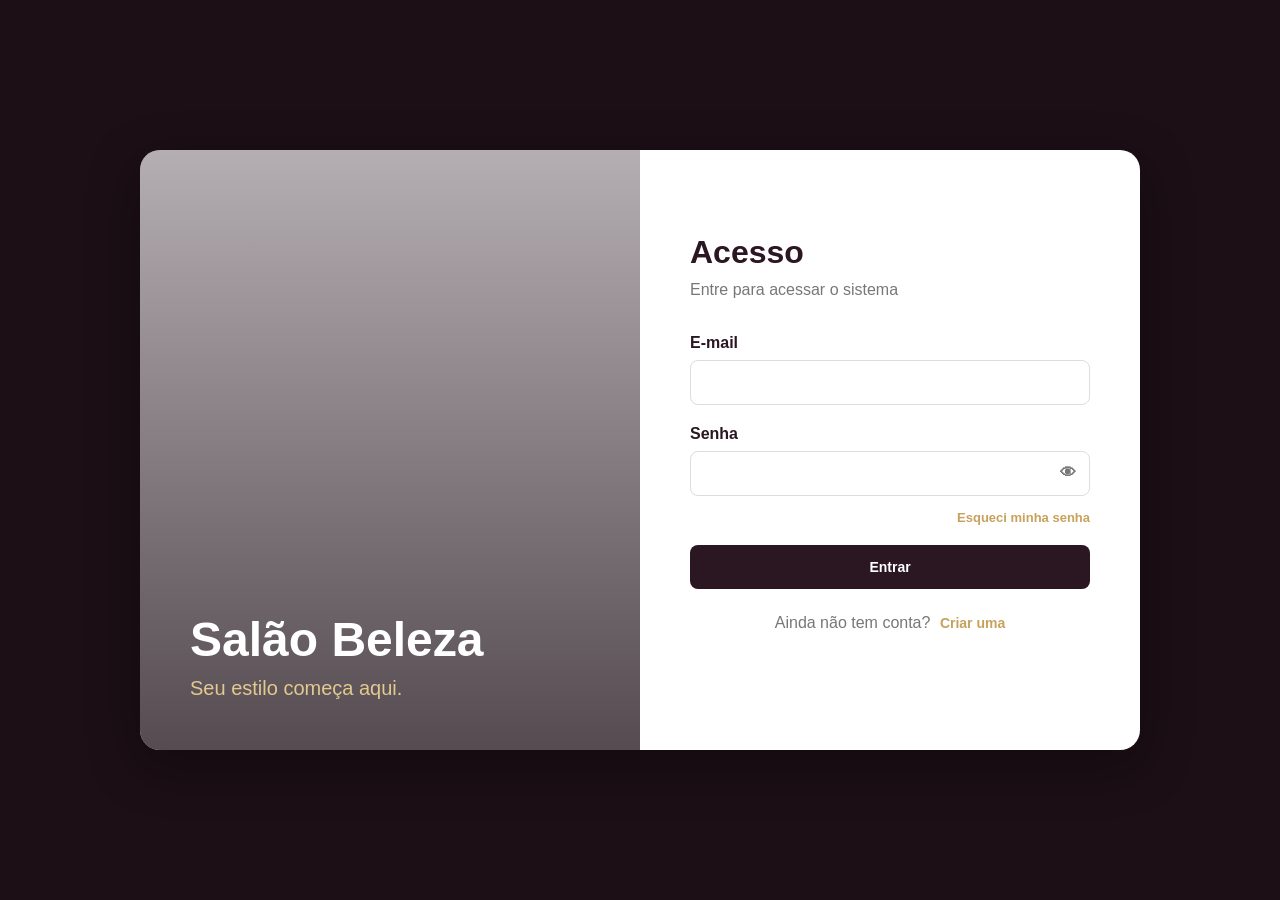
==== wwwroot/index.html @ c01ef0d9 "Primeira versão do SalaoBeleza" ====
<!DOCTYPE html>
<html lang="pt-br">
<head>
    <meta charset="UTF-8">
    <meta name="viewport" content="width=device-width, initial-scale=1.0">
    <title>Salão Beleza - Acesso</title>
    <link rel="stylesheet" href="estilo.css">
    <link rel="stylesheet" href="comum.css">
</head>
<body>

<div id="areaLogin">
    <div class="login-container">

        <div class="login-imagem">
            <div class="login-overlay">
                <h1>Salão Beleza</h1>
                <p>Seu estilo começa aqui.</p>
            </div>
        </div>

        <form class="login-formulario" id="formulario" novalidate>

            <h2 id="tituloLogin">Acesso</h2>
            <p class="subtitulo" id="subtituloLogin">Entre para acessar o sistema</p>

            <div id="avisoLogin"></div>

            <div class="campo escondido" id="campoNome">
                <label for="registroNome">Nome</label>
                <input type="text" id="registroNome" autocomplete="name" maxlength="150">
            </div>

            <div class="campo">
                <label for="loginEmail">E-mail</label>
                <input type="email" id="loginEmail" autocomplete="email" maxlength="150">
            </div>

            <div class="campo" id="campoSenha">
                <label for="loginSenha">Senha</label>
                <div class="com-botao">
                    <input type="password" id="loginSenha" autocomplete="current-password" maxlength="100">
                    <button type="button" id="verSenha" aria-label="Mostrar ou ocultar a senha">👁</button>
                </div>
                <small id="dicaSenha" class="escondido">Mínimo de 6 caracteres.</small>
            </div>

            <div class="link-esqueci" id="linkEsqueci">
                <button type="button" id="botaoEsqueci">Esqueci minha senha</button>
            </div>

            <button type="submit" id="botaoPrincipal">Entrar</button>

            <p class="trocar-cadastro">
                <span id="textoCadastro">Ainda não tem conta?</span>
                <button type="button" id="botaoCadastro">Criar uma</button>
            </p>

            <p id="erroLogin" role="alert"></p>

        </form>
    </div>
</div>

<script src="comum.js"></script>
<script>
    // modo: "login" | "cadastro" | "esqueci"
    var modo = "login";

    function el(id) { return document.getElementById(id); }

    function aviso(texto, tipo, html) {
        var caixa = el("avisoLogin");
        if (!texto) { caixa.innerHTML = ""; return; }
        caixa.innerHTML = '<div class="aviso-caixa ' + (tipo || "info") + '">' + (html || esc(texto)) + "</div>";
    }

    function definirModo(novo) {
        modo = novo;
        el("erroLogin").textContent = "";
        aviso("");

        el("campoNome").classList.toggle("escondido", modo !== "cadastro");
        el("campoSenha").classList.toggle("escondido", modo === "esqueci");
        el("dicaSenha").classList.toggle("escondido", modo !== "cadastro");
        el("linkEsqueci").classList.toggle("escondido", modo !== "login");
        el("loginSenha").setAttribute("autocomplete", modo === "cadastro" ? "new-password" : "current-password");

        if (modo === "login") {
            el("tituloLogin").textContent = "Acesso";
            el("subtituloLogin").textContent = "Entre para acessar o sistema";
            el("botaoPrincipal").textContent = "Entrar";
            el("textoCadastro").textContent = "Ainda não tem conta?";
            el("botaoCadastro").textContent = "Criar uma";
        } else if (modo === "cadastro") {
            el("tituloLogin").textContent = "Criar conta";
            el("subtituloLogin").textContent = "Cadastre-se para agendar seus horários";
            el("botaoPrincipal").textContent = "Cadastrar";
            el("textoCadastro").textContent = "Já possui uma conta?";
            el("botaoCadastro").textContent = "Entrar";
        } else {
            el("tituloLogin").textContent = "Esqueci minha senha";
            el("subtituloLogin").textContent = "Informe seu e-mail e enviaremos um link para criar uma nova senha";
            el("botaoPrincipal").textContent = "Enviar link";
            el("textoCadastro").textContent = "Lembrou a senha?";
            el("botaoCadastro").textContent = "Voltar ao login";
        }
    }

    el("botaoCadastro").onclick = function () {
        definirModo(modo === "login" ? "cadastro" : "login");
    };
    el("botaoEsqueci").onclick = function () { definirModo("esqueci"); };

    el("verSenha").onclick = function () {
        var campo = el("loginSenha");
        campo.type = campo.type === "password" ? "text" : "password";
    };

    el("formulario").onsubmit = async function (ev) {
        ev.preventDefault();

        var erro = el("erroLogin");
        var botao = el("botaoPrincipal");
        erro.textContent = "";
        aviso("");

        var email = el("loginEmail").value.trim();
        var senha = el("loginSenha").value;

        if (!email) { erro.textContent = "Informe o e-mail."; return; }

        botao.disabled = true;

        try {
            if (modo === "esqueci") {
                var r = await api("/api/usuarios/esqueci-senha", { method: "POST", semAuth: true, body: { email: email } });
                var extra = "";
                if (r.linkDev) {
                    extra = '<br><br><b>Modo de desenvolvimento</b> (e-mail não configurado):<br><a href="' + esc(r.linkDev) + '">' + esc(r.linkDev) + "</a>";
                }
                aviso(r.mensagem, "ok", esc(r.mensagem) + extra);
                return;
            }

            if (!senha) { erro.textContent = "Informe a senha."; return; }

            var corpo = { email: email, senha: senha };
            var url = "/api/usuarios/login";

            if (modo === "cadastro") {
                corpo.nome = el("registroNome").value.trim();
                if (!corpo.nome) { erro.textContent = "Informe seu nome."; return; }
                if (senha.length < 6) { erro.textContent = "A senha precisa ter pelo menos 6 caracteres."; return; }
                url = "/api/usuarios/registrar";
            }

            var auth = await api(url, { method: "POST", semAuth: true, body: corpo });
            Sessao.salvar(auth);
            window.location.href = paginaInicialDo(auth.usuario.tipo);
        } catch (e) {
            erro.textContent = e.message;
        } finally {
            botao.disabled = false;
        }
    };

    window.onload = function () {
        var sessao = Sessao.obter();
        if (sessao) {
            window.location.href = paginaInicialDo(sessao.usuario.tipo);
            return;
        }
        localStorage.removeItem("usuario"); // sessao antiga (sem token)

        if (new URLSearchParams(location.search).get("expirou")) {
            aviso("Sua sessão expirou. Entre novamente.", "aviso");
        }
        definirModo("login");
    };
</script>

</body>
</html>
---- wwwroot/estilo.css ----
* {
    margin: 0;
    padding: 0;
    box-sizing: border-box;
}

:root {
    --vinho: #2b1721;
    --vinho-escuro: #1c0f16;
    --vinho-claro: #3a2029;
    --dourado: #c8a15c;
    --dourado-claro: #e2c98f;
    --creme: #f6efe4;
    --branco: #ffffff;
    --cinza: #777;
    --verde: #4caf50;
    --vermelho: #b1495a;
}

body {
    font-family: Arial, sans-serif;
    background: var(--creme);
    color: var(--vinho);
}

/* LOGIN */

#areaLogin {
    min-height: 100vh;
    display: flex;
    justify-content: center;
    align-items: center;
    background: var(--vinho-escuro);
    padding: 30px;
}

.login-container {
    width: 100%;
    max-width: 1000px;
    min-height: 600px;
    display: grid;
    grid-template-columns: 1fr 1fr;
    background: var(--branco);
    border-radius: 20px;
    overflow: hidden;
    box-shadow: 0 15px 50px rgba(0, 0, 0, 0.35);
}

.login-imagem {
    min-height: 600px;
    background:
        linear-gradient(rgba(43, 23, 33, 0.35), rgba(28, 15, 22, 0.75)),
        url("imagens/fundo.jpg") center/cover;
    display: flex;
    align-items: flex-end;
}

.login-overlay {
    padding: 50px;
    color: white;
}

.login-overlay h1 {
    font-size: 48px;
    margin-bottom: 10px;
}

.login-overlay p {
    font-size: 20px;
    color: var(--dourado-claro);
}

.login-formulario {
    padding: 60px 50px;
    display: flex;
    flex-direction: column;
    justify-content: center;
}

.login-formulario h2 {
    color: var(--vinho);
    font-size: 32px;
    margin-bottom: 10px;
}

.subtitulo {
    color: var(--cinza);
    margin-bottom: 35px;
}

.campo {
    display: flex;
    flex-direction: column;
    gap: 8px;
    margin-bottom: 20px;
}

.campo label {
    font-weight: bold;
    color: var(--vinho);
}

.campo input,
.campo select {
    width: 100%;
    padding: 13px 15px;
    border: 1px solid #ddd;
    border-radius: 8px;
    font-size: 15px;
    outline: none;
    background: white;
}

.campo input:focus,
.campo select:focus {
    border-color: var(--dourado);
    box-shadow: 0 0 0 2px rgba(200, 161, 92, 0.15);
}

button {
    border: none;
    border-radius: 8px;
    padding: 12px 20px;
    cursor: pointer;
    font-size: 14px;
    font-weight: bold;
    transition: 0.2s;
}

.login-formulario > button {
    width: 100%;
    background: var(--vinho);
    color: white;
    padding: 14px;
    margin-top: 5px;
}

.login-formulario > button:hover {
    background: var(--vinho-claro);
}

.trocar-cadastro {
    text-align: center;
    margin-top: 25px;
    color: var(--cinza);
}

.trocar-cadastro button {
    background: none;
    color: var(--dourado);
    padding: 0;
    margin-left: 5px;
}

.trocar-cadastro button:hover {
    text-decoration: underline;
}

#erroLogin {
    color: var(--vermelho);
    text-align: center;
    margin-top: 15px;
    min-height: 20px;
}


/* SISTEMA */

#areaSistema {
    min-height: 100vh;
    background: var(--creme);
}

.topo {
    height: 75px;
    background: var(--vinho-escuro);
    color: white;
    display: flex;
    align-items: center;
    justify-content: space-between;
    padding: 0 35px;
}

.logo h1 {
    color: var(--dourado-claro);
    font-size: 27px;
}

.usuario-topo {
    display: flex;
    align-items: center;
    gap: 15px;
}

.usuario-topo b {
    color: var(--dourado-claro);
}

.usuario-topo button {
    background: var(--vermelho);
    color: white;
}

.usuario-topo button:hover {
    opacity: 0.85;
}


/* MENU */

.menu {
    min-height: 60px;
    background: var(--vinho);
    display: flex;
    align-items: center;
    gap: 8px;
    padding: 10px 30px;
    flex-wrap: wrap;
}

.menu button {
    background: transparent;
    color: var(--creme);
    border: 1px solid transparent;
}

.menu button:hover {
    background: var(--vinho-claro);
    color: var(--dourado-claro);
    border-color: var(--dourado);
}


/* CONTEÚDO */

.conteudo {
    max-width: 1400px;
    margin: auto;
    padding: 35px;
}

.pagina {
    animation: aparecer 0.2s ease;
}

@keyframes aparecer {
    from {
        opacity: 0;
        transform: translateY(5px);
    }

    to {
        opacity: 1;
        transform: translateY(0);
    }
}

.titulo-pagina {
    margin-bottom: 30px;
}

.titulo-pagina h2 {
    font-size: 30px;
    color: var(--vinho);
    margin-bottom: 7px;
}

.titulo-pagina p {
    color: var(--cinza);
}


/* CARDS INÍCIO */

.cards-inicio {
    display: grid;
    grid-template-columns: repeat(4, 1fr);
    gap: 20px;
}

.card-inicio {
    background: white;
    border-radius: 15px;
    padding: 25px;
    box-shadow: 0 5px 20px rgba(43, 23, 33, 0.08);
    border-left: 5px solid var(--dourado);
}

.card-inicio .icone {
    font-size: 30px;
    margin-bottom: 15px;
}

.card-inicio h3 {
    color: var(--vinho);
    margin-bottom: 10px;
}

.card-inicio p {
    color: var(--dourado);
    font-size: 28px;
    font-weight: bold;
}


/* FORMULÁRIOS */

.formulario {
    background: white;
    border-radius: 15px;
    padding: 25px;
    margin-bottom: 30px;
    display: grid;
    grid-template-columns: repeat(3, 1fr);
    gap: 20px;
    box-shadow: 0 5px 20px rgba(43, 23, 33, 0.08);
}

.formulario .campo {
    margin-bottom: 0;
}

.formulario > button {
    background: var(--vinho);
    color: white;
    align-self: end;
}

.formulario > button:hover {
    background: var(--vinho-claro);
}


/* TABELAS */

.tabela-container {
    background: white;
    border-radius: 15px;
    overflow-x: auto;
    box-shadow: 0 5px 20px rgba(43, 23, 33, 0.08);
}

table {
    width: 100%;
    border-collapse: collapse;
    min-width: 700px;
}

thead {
    background: var(--vinho);
    color: white;
}

th,
td {
    padding: 15px;
    text-align: left;
    border-bottom: 1px solid #eee;
}

th {
    font-size: 14px;
}

td {
    color: #444;
}

tbody tr:hover {
    background: #faf6f0;
}




/* FINANCEIRO */

.cards-financeiro {
    display: grid;
    grid-template-columns: repeat(3, 1fr);
    gap: 20px;
}

.card-financeiro {
    background: white;
    border-radius: 15px;
    padding: 30px;
    box-shadow: 0 5px 20px rgba(43, 23, 33, 0.08);
}

.card-financeiro span {
    display: block;
    color: var(--cinza);
    margin-bottom: 15px;
}

.card-financeiro strong {
    color: var(--dourado);
    font-size: 28px;
}


/* CONTA */

.conta-card {
    max-width: 500px;
    background: white;
    padding: 40px;
    border-radius: 15px;
    box-shadow: 0 5px 20px rgba(43, 23, 33, 0.08);
    text-align: center;
}

.avatar {
    width: 90px;
    height: 90px;
    margin: 0 auto 20px;
    border-radius: 50%;
    background: var(--vinho);
    display: flex;
    align-items: center;
    justify-content: center;
    font-size: 40px;
}

.conta-card h3 {
    color: var(--vinho);
    font-size: 24px;
    margin-bottom: 8px;
}

.conta-card p {
    color: var(--cinza);
    margin-bottom: 8px;
}

.conta-card span {
    display: inline-block;
    background: var(--dourado-claro);
    color: var(--vinho);
    padding: 7px 15px;
    border-radius: 20px;
    font-weight: bold;
    margin-top: 10px;
}


/* CLASSE PARA ESCONDER */

.escondido {
    display: none !important;
}


/* RESPONSIVO */

@media (max-width: 1000px) {

    .login-container {
        grid-template-columns: 1fr;
        max-width: 600px;
    }

    .login-imagem {
        min-height: 250px;
    }

    .login-overlay {
        padding: 30px;
    }

    .login-overlay h1 {
        font-size: 36px;
    }

    .cards-inicio {
        grid-template-columns: repeat(2, 1fr);
    }

    .formulario {
        grid-template-columns: repeat(2, 1fr);
    }

    .cards-financeiro {
        grid-template-columns: 1fr;
    }
}


@media (max-width: 650px) {

    #areaLogin {
        padding: 15px;
    }

    .login-formulario {
        padding: 35px 25px;
    }

    .login-imagem {
        min-height: 200px;
    }

    .topo {
        height: auto;
        padding: 20px;
        flex-direction: column;
        gap: 15px;
    }

    .usuario-topo {
        flex-wrap: wrap;
        justify-content: center;
    }

    .menu {
        padding: 10px 15px;
        justify-content: center;
    }

    .conteudo {
        padding: 20px 15px;
    }

    .cards-inicio {
        grid-template-columns: 1fr;
    }

    .formulario {
        grid-template-columns: 1fr;
    }

    .titulo-pagina h2 {
        font-size: 25px;
    }
}
---- wwwroot/comum.css ----
/* ===== Estilos compartilhados (carregar DEPOIS de estilo.css) ===== */

:root {
    --ok: #2e7d4f;
    --ok-claro: #e3f3ea;
    --erro: #b1495a;
    --erro-claro: #f8e5e8;
    --aviso: #b7791f;
    --aviso-claro: #fbf0d9;
    --info: #3b6ea8;
    --info-claro: #e4eef9;
    --borda: #e8dfd0;
    --sombra: 0 5px 20px rgba(43, 23, 33, 0.08);
}

body { min-height: 100vh; }
a { color: inherit; }
.texto-suave { color: var(--cinza); }
.texto-pequeno { font-size: 13px; }
.negrito { font-weight: bold; }
.direita { text-align: right; }
.centro { text-align: center; }
.mt { margin-top: 20px; }
.mb { margin-bottom: 20px; }
.flex { display: flex; gap: 12px; align-items: center; flex-wrap: wrap; }
.flex-entre { justify-content: space-between; }
.flex-1 { flex: 1; }

/* ---------- Botoes ---------- */
.btn {
    display: inline-flex;
    align-items: center;
    justify-content: center;
    gap: 6px;
    border-radius: 8px;
    padding: 11px 18px;
    font-weight: bold;
    font-size: 14px;
    cursor: pointer;
    border: 1px solid transparent;
    transition: 0.2s;
    text-decoration: none;
    line-height: 1.2;
}
.btn:disabled { opacity: 0.55; cursor: not-allowed; }
.btn-primario { background: var(--vinho); color: #fff; }
.btn-primario:hover:not(:disabled) { background: var(--vinho-claro); }
.btn-dourado { background: var(--dourado); color: var(--vinho-escuro); }
.btn-dourado:hover:not(:disabled) { background: var(--dourado-claro); }
.btn-secundario { background: #fff; color: var(--vinho); border-color: var(--borda); }
.btn-secundario:hover:not(:disabled) { border-color: var(--dourado); background: #fffaf1; }
.btn-perigo { background: var(--vermelho); color: #fff; }
.btn-perigo:hover:not(:disabled) { opacity: 0.85; }
.btn-ok { background: var(--ok); color: #fff; }
.btn-ok:hover:not(:disabled) { opacity: 0.88; }
.btn-link { background: none; color: var(--dourado); padding: 4px 6px; }
.btn-link:hover { text-decoration: underline; }
.btn-pequeno { padding: 7px 12px; font-size: 13px; }
.btn-bloco { width: 100%; }

/* ---------- Cartoes e grades ---------- */
.card {
    background: #fff;
    border-radius: 15px;
    padding: 24px;
    box-shadow: var(--sombra);
    margin-bottom: 24px;
}
.card h3 { color: var(--vinho); margin-bottom: 6px; }
.card .card-sub { color: var(--cinza); margin-bottom: 16px; font-size: 14px; }
.grade { display: grid; gap: 20px; grid-template-columns: repeat(auto-fill, minmax(260px, 1fr)); }
.grade-2 { display: grid; gap: 20px; grid-template-columns: repeat(2, 1fr); }
.grade-3 { display: grid; gap: 20px; grid-template-columns: repeat(3, 1fr); }
.grade-4 { display: grid; gap: 20px; grid-template-columns: repeat(4, 1fr); }
.vazio {
    text-align: center;
    color: var(--cinza);
    padding: 40px 20px;
    background: #fff;
    border-radius: 15px;
    border: 1px dashed var(--borda);
}
.carregando { text-align: center; color: var(--cinza); padding: 30px; }

.kpi {
    background: #fff;
    border-radius: 15px;
    padding: 20px 22px;
    box-shadow: var(--sombra);
    border-left: 5px solid var(--dourado);
}
.kpi span { display: block; color: var(--cinza); font-size: 13px; margin-bottom: 8px; }
.kpi strong { font-size: 26px; color: var(--vinho); }
.kpi small { display: block; margin-top: 6px; color: var(--cinza); }
.kpi .sobe { color: var(--ok); }
.kpi .desce { color: var(--erro); }

/* ---------- Formularios ---------- */
.campo textarea {
    width: 100%;
    padding: 13px 15px;
    border: 1px solid #ddd;
    border-radius: 8px;
    font-size: 15px;
    outline: none;
    background: #fff;
    font-family: inherit;
    resize: vertical;
    min-height: 90px;
}
.campo textarea:focus { border-color: var(--dourado); box-shadow: 0 0 0 2px rgba(200, 161, 92, 0.15); }
.campo small { color: var(--cinza); }
.campo .com-botao { position: relative; }
.campo .com-botao input { padding-right: 48px; }
.campo .com-botao button {
    position: absolute; right: 6px; top: 50%; transform: translateY(-50%);
    background: none; color: var(--cinza); padding: 6px 8px; font-size: 16px;
}
.form-grade { display: grid; gap: 16px; grid-template-columns: repeat(2, 1fr); }
.form-grade .campo { margin-bottom: 0; }
.form-grade .largo { grid-column: 1 / -1; }
.check { display: flex; align-items: center; gap: 8px; cursor: pointer; font-weight: normal; }
.check input { width: auto; accent-color: var(--vinho); }
input[type="time"], input[type="date"], input[type="datetime-local"], input[type="number"] { font-family: inherit; }

/* ---------- Badges ---------- */
.badge {
    display: inline-block;
    padding: 4px 10px;
    border-radius: 20px;
    font-size: 12px;
    font-weight: bold;
    background: #eee;
    color: #555;
    white-space: nowrap;
}
.badge-agendado { background: var(--aviso-claro); color: var(--aviso); }
.badge-concluido { background: var(--ok-claro); color: var(--ok); }
.badge-faltou { background: var(--erro-claro); color: var(--erro); }
.badge-cancelado { background: #ececec; color: #777; }
.badge-ativo { background: var(--ok-claro); color: var(--ok); }
.badge-inativo { background: #ececec; color: #777; }
.badge-info { background: var(--info-claro); color: var(--info); }

/* ---------- Chips e horarios (itens selecionaveis) ---------- */
.chips { display: flex; flex-wrap: wrap; gap: 10px; }
.chip {
    border: 2px solid var(--borda);
    background: #fff;
    border-radius: 12px;
    padding: 10px 14px;
    cursor: pointer;
    text-align: left;
    color: var(--vinho);
    font-weight: normal;
    transition: 0.15s;
}
.chip:hover { border-color: var(--dourado); }
.chip.selecionado { border-color: var(--vinho); background: #fbf5ec; box-shadow: 0 0 0 2px rgba(43, 23, 33, 0.08); }
.chip strong { display: block; }
.chip small { color: var(--cinza); }
.slots { display: flex; flex-wrap: wrap; gap: 8px; }
.slot {
    border: 1px solid var(--borda);
    background: #fff;
    border-radius: 8px;
    padding: 9px 14px;
    cursor: pointer;
    font-weight: bold;
    color: var(--vinho);
}
.slot:hover { border-color: var(--dourado); }
.slot.selecionado { background: var(--vinho); color: #fff; border-color: var(--vinho); }

/* ---------- Abas ---------- */
.abas { display: flex; gap: 6px; border-bottom: 2px solid var(--borda); margin-bottom: 20px; flex-wrap: wrap; }
.aba {
    background: none; color: var(--cinza); border-radius: 8px 8px 0 0;
    padding: 10px 16px; border-bottom: 3px solid transparent; margin-bottom: -2px;
}
.aba:hover { color: var(--vinho); }
.aba.ativa { color: var(--vinho); border-bottom-color: var(--dourado); }

/* ---------- Avatar ---------- */
.av {
    --s: 40px;
    width: var(--s); height: var(--s);
    border-radius: 50%;
    background: var(--vinho);
    color: var(--dourado-claro);
    display: inline-flex; align-items: center; justify-content: center;
    font-weight: bold; font-size: calc(var(--s) * 0.4);
    overflow: hidden; flex-shrink: 0;
    border: 2px solid var(--dourado);
}
.av img { width: 100%; height: 100%; object-fit: cover; display: block; }

/* ---------- Estrelas ---------- */
.estrelas { color: #d8cdb8; letter-spacing: 1px; white-space: nowrap; }
.estrelas .cheia { color: var(--dourado); }
.seletor-estrelas { display: inline-flex; gap: 4px; }
.seletor-estrelas button {
    background: none; font-size: 32px; padding: 0 2px; color: #d8cdb8; line-height: 1;
}
.seletor-estrelas button.cheia { color: var(--dourado); }

/* ---------- Toasts ---------- */
#toasts { position: fixed; top: 20px; right: 20px; z-index: 3000; display: flex; flex-direction: column; gap: 10px; max-width: calc(100vw - 40px); }
.toast {
    background: #fff; color: var(--vinho); padding: 14px 18px; border-radius: 10px;
    box-shadow: 0 8px 30px rgba(0, 0, 0, 0.2); border-left: 5px solid var(--info);
    min-width: 240px; max-width: 380px; animation: aparecer 0.2s ease;
}
.toast.ok { border-left-color: var(--ok); }
.toast.erro { border-left-color: var(--erro); }
.toast.aviso { border-left-color: var(--aviso); }

/* ---------- Modal ---------- */
.modal-fundo {
    position: fixed; inset: 0; background: rgba(28, 15, 22, 0.6); z-index: 2000;
    display: flex; align-items: center; justify-content: center; padding: 16px;
}
.modal {
    background: #fff; border-radius: 16px; width: 100%; max-width: 520px; max-height: 92vh; overflow-y: auto;
    box-shadow: 0 20px 60px rgba(0, 0, 0, 0.35); animation: aparecer 0.2s ease;
}
.modal.largo { max-width: 760px; }
.modal-topo { display: flex; justify-content: space-between; align-items: center; padding: 20px 24px 0; }
.modal-topo h3 { color: var(--vinho); font-size: 20px; }
.modal-fechar { background: none; font-size: 22px; color: var(--cinza); padding: 4px 8px; }
.modal-corpo { padding: 18px 24px; }
.modal-rodape { padding: 0 24px 22px; display: flex; gap: 10px; justify-content: flex-end; flex-wrap: wrap; }

/* ---------- Topo: sino e usuario ---------- */
.topo .logo a { text-decoration: none; }
.usuario-topo { position: relative; }
.usuario-topo .btn-sair { background: var(--vermelho); color: #fff; }
.usuario-topo .btn-sair:hover { opacity: 0.85; }
.btn-sino { position: relative; background: transparent; color: var(--dourado-claro); font-size: 20px; padding: 8px 10px; }
.btn-sino:hover { background: rgba(255, 255, 255, 0.08); }
.btn-sino .contador {
    position: absolute; top: 0; right: 0; background: var(--vermelho); color: #fff;
    border-radius: 10px; font-size: 11px; padding: 1px 6px; min-width: 18px; text-align: center;
}
.painel-notificacoes {
    position: absolute; right: 0; top: 52px; width: 360px; max-width: calc(100vw - 30px);
    background: #fff; color: var(--vinho); border-radius: 14px; z-index: 1500;
    box-shadow: 0 15px 50px rgba(0, 0, 0, 0.3); overflow: hidden;
}
.painel-notificacoes header { display: flex; justify-content: space-between; align-items: center; padding: 14px 16px; border-bottom: 1px solid var(--borda); }
.painel-notificacoes .lista { max-height: 380px; overflow-y: auto; }
.notificacao { padding: 12px 16px; border-bottom: 1px solid #f1ebe0; cursor: pointer; }
.notificacao:hover { background: #faf6f0; }
.notificacao.nao-lida { background: #fff8e8; }
.notificacao strong { display: block; font-size: 14px; }
.notificacao p { font-size: 13px; color: #555; margin: 3px 0; }
.notificacao small { color: var(--cinza); }
.usuario-topo .perfil-topo { display: flex; align-items: center; gap: 10px; background: none; color: #fff; padding: 4px 8px; border-radius: 30px; }
.usuario-topo .perfil-topo:hover { background: rgba(255, 255, 255, 0.08); }
.menu button.ativo { background: var(--vinho-claro); color: var(--dourado-claro); border-color: var(--dourado); }

/* ---------- Login ---------- */
.link-esqueci { text-align: right; margin: -8px 0 14px; }
.link-esqueci button { background: none; color: var(--dourado); padding: 0; font-size: 13px; }
.link-esqueci button:hover { text-decoration: underline; }
.aviso-caixa { padding: 12px 14px; border-radius: 10px; font-size: 14px; margin-bottom: 16px; }
.aviso-caixa.ok { background: var(--ok-claro); color: var(--ok); }
.aviso-caixa.erro { background: var(--erro-claro); color: var(--erro); }
.aviso-caixa.info { background: var(--info-claro); color: var(--info); }
.aviso-caixa.aviso { background: var(--aviso-claro); color: var(--aviso); }
.aviso-caixa a { word-break: break-all; }

/* ---------- Tabelas ---------- */
td .btn { margin: 2px 2px 2px 0; }
td .flex { gap: 6px; }

/* ---------- Calendario ---------- */
.cal-barra { display: flex; justify-content: space-between; align-items: center; gap: 12px; flex-wrap: wrap; margin-bottom: 14px; }
.cal-barra h3 { color: var(--vinho); font-size: 18px; text-transform: capitalize; }
.cal-nav { display: flex; gap: 6px; align-items: center; flex-wrap: wrap; }
.cal-moldura { background: #fff; border-radius: 15px; box-shadow: var(--sombra); overflow: auto; }
.cal { display: grid; min-width: 640px; position: relative; }
.cal-cab { position: sticky; top: 0; z-index: 3; background: var(--vinho); color: #fff; padding: 10px 6px; text-align: center; font-size: 13px; border-left: 1px solid rgba(255, 255, 255, 0.1); }
.cal-cab.hoje { background: var(--dourado); color: var(--vinho-escuro); }
.cal-cab strong { display: block; font-size: 18px; }
.cal-horas { position: relative; }
.cal-hora { position: absolute; left: 0; right: 6px; text-align: right; font-size: 11px; color: var(--cinza); transform: translateY(-7px); }
.cal-dia { position: relative; border-left: 1px solid #eee; background-image: linear-gradient(to bottom, #f1ebe0 1px, transparent 1px); }
.cal-dia.hoje { background-color: #fffaf0; }
.cal-evento {
    position: absolute; border-radius: 8px; padding: 4px 6px; font-size: 12px; overflow: hidden; cursor: pointer;
    border-left: 4px solid var(--dourado); background: var(--aviso-claro); color: var(--vinho);
    box-shadow: 0 2px 6px rgba(43, 23, 33, 0.12); text-align: left; font-weight: normal; line-height: 1.25;
}
.cal-evento:hover { z-index: 2; box-shadow: 0 4px 14px rgba(43, 23, 33, 0.25); }
.cal-evento strong { display: block; font-size: 12px; }
.cal-evento.st-Concluido { background: var(--ok-claro); border-left-color: var(--ok); }
.cal-evento.st-Faltou { background: var(--erro-claro); border-left-color: var(--erro); }
.cal-evento.st-Cancelado { background: #efefef; border-left-color: #999; opacity: 0.6; text-decoration: line-through; }
.cal-agora { position: absolute; left: 0; right: 0; height: 2px; background: var(--vermelho); z-index: 2; pointer-events: none; }
.cal-legenda { display: flex; gap: 14px; flex-wrap: wrap; font-size: 12px; color: var(--cinza); margin-top: 10px; }
.cal-legenda i { display: inline-block; width: 12px; height: 12px; border-radius: 3px; margin-right: 5px; vertical-align: -2px; }

/* ---------- Graficos simples (CSS) ---------- */
.barras { display: flex; align-items: flex-end; gap: 10px; height: 220px; padding-top: 10px; }
.barras .col { flex: 1; display: flex; flex-direction: column; align-items: center; justify-content: flex-end; height: 100%; min-width: 0; }
.barras .col .b { width: 100%; max-width: 56px; background: linear-gradient(var(--dourado), #b88a3e); border-radius: 8px 8px 0 0; min-height: 2px; }
.barras .col .v { font-size: 11px; color: var(--vinho); margin-bottom: 4px; white-space: nowrap; }
.barras .col .r { font-size: 12px; color: var(--cinza); margin-top: 6px; text-align: center; }
.hbarra { display: grid; grid-template-columns: minmax(90px, 160px) 1fr auto; gap: 10px; align-items: center; margin-bottom: 10px; font-size: 14px; }
.hbarra .trilho { background: #f1ebe0; border-radius: 6px; height: 14px; overflow: hidden; }
.hbarra .preenche { background: linear-gradient(90deg, var(--vinho), #6b3a4d); height: 100%; border-radius: 6px; }

/* ---------- Responsivo ---------- */
@media (max-width: 1000px) {
    .grade-4 { grid-template-columns: repeat(2, 1fr); }
    .grade-3 { grid-template-columns: repeat(2, 1fr); }
}
@media (max-width: 650px) {
    .grade-2, .grade-3, .grade-4, .form-grade { grid-template-columns: 1fr; }
    .card { padding: 18px; }
    .modal-corpo, .modal-topo, .modal-rodape { padding-left: 16px; padding-right: 16px; }
    #toasts { left: 12px; right: 12px; top: 12px; }
    .toast { min-width: 0; max-width: none; }
    .painel-notificacoes { position: fixed; left: 12px; right: 12px; top: 80px; width: auto; max-width: none; }
    .hbarra { grid-template-columns: 90px 1fr auto; }
}
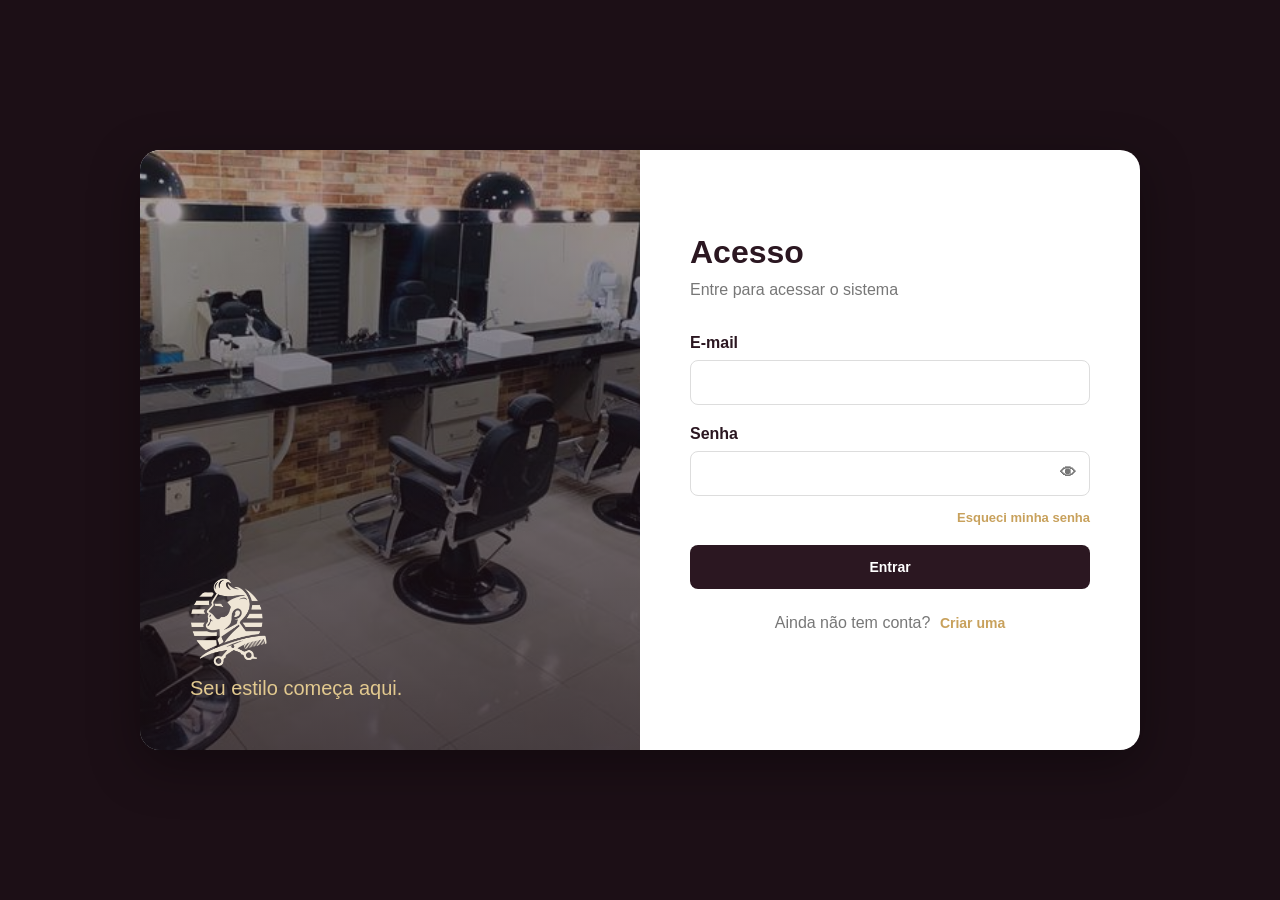
==== commit e72f9056: "Usa as imagens do projeto" ====
--- a/wwwroot/index.html
+++ b/wwwroot/index.html
@@ -4,6 +4,7 @@
     <meta charset="UTF-8">
     <meta name="viewport" content="width=device-width, initial-scale=1.0">
     <title>Salão Beleza - Acesso</title>
+    <link rel="icon" href="imagens/logo.jpg">
     <link rel="stylesheet" href="estilo.css">
     <link rel="stylesheet" href="comum.css">
 </head>
@@ -14,7 +15,7 @@
 
         <div class="login-imagem">
             <div class="login-overlay">
-                <h1>Salão Beleza</h1>
+                <img class="logo-img" src="imagens/logo-claro.png" alt="Salão Beleza" onerror="this.outerHTML='<h1>Salão Beleza</h1>'">
                 <p>Seu estilo começa aqui.</p>
             </div>
         </div>
--- a/wwwroot/comum.css
+++ b/wwwroot/comum.css
@@ -325,3 +325,8 @@
     .painel-notificacoes { position: fixed; left: 12px; right: 12px; top: 80px; width: auto; max-width: none; }
     .hbarra { grid-template-columns: 90px 1fr auto; }
 }
+
+/* Logo */
+.logo-img { height: 46px; width: auto; display: block; }
+.login-overlay .logo-img { height: 90px; margin-bottom: 10px; }
+.pf-topo .logo-img { height: 38px; }
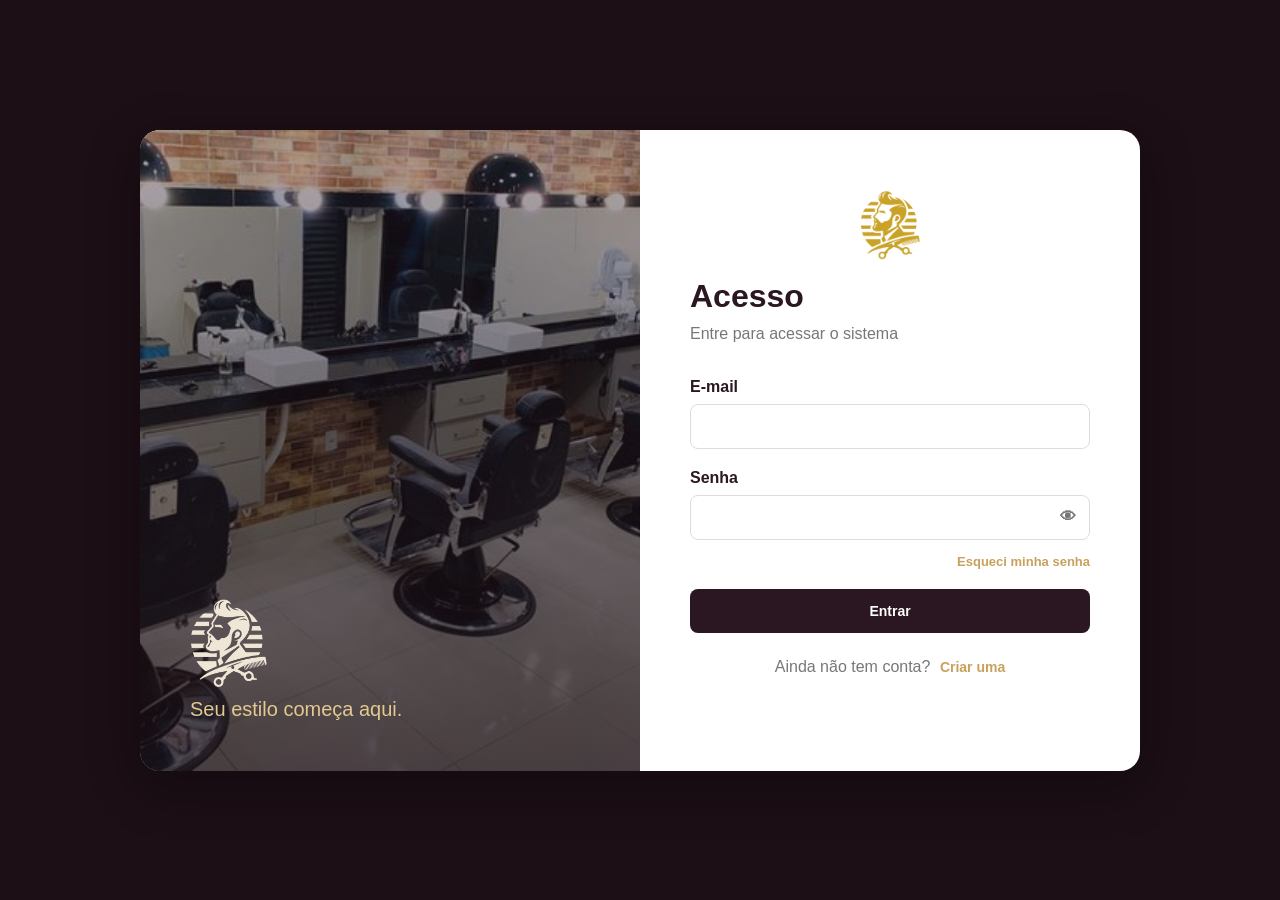
==== commit 2029b19c: "Barber House: nome, logos, sino e fundo" ====
--- a/wwwroot/index.html
+++ b/wwwroot/index.html
@@ -3,7 +3,7 @@
 <head>
     <meta charset="UTF-8">
     <meta name="viewport" content="width=device-width, initial-scale=1.0">
-    <title>Salão Beleza - Acesso</title>
+    <title>Barber House - Acesso</title>
     <link rel="icon" href="imagens/logo.jpg">
     <link rel="stylesheet" href="estilo.css">
     <link rel="stylesheet" href="comum.css">
@@ -15,12 +15,14 @@
 
         <div class="login-imagem">
             <div class="login-overlay">
-                <img class="logo-img" src="imagens/logo-claro.png" alt="Salão Beleza" onerror="this.outerHTML='<h1>Salão Beleza</h1>'">
+                <img class="logo-img" src="imagens/logo-claro.png" alt="Barber House" onerror="this.outerHTML='<h1>Barber House</h1>'">
                 <p>Seu estilo começa aqui.</p>
             </div>
         </div>
 
         <form class="login-formulario" id="formulario" novalidate>
+
+            <img class="logo-form" src="imagens/logo-dourado.png" alt="Barber House" onerror="this.remove()">
 
             <h2 id="tituloLogin">Acesso</h2>
             <p class="subtitulo" id="subtituloLogin">Entre para acessar o sistema</p>
--- a/wwwroot/comum.css
+++ b/wwwroot/comum.css
@@ -330,3 +330,27 @@
 .logo-img { height: 46px; width: auto; display: block; }
 .login-overlay .logo-img { height: 90px; margin-bottom: 10px; }
 .pf-topo .logo-img { height: 38px; }
+
+/* Sino de notificacoes (imagem) */
+.btn-sino .sino-img { width: 26px; height: 26px; border-radius: 50%; object-fit: cover; display: block; }
+
+/* Logo na parte do formulario de login */
+.logo-form { display: block; height: 70px; width: auto; max-width: 100%; margin: 0 auto 18px; }
+
+/* Rodape com logo */
+.rodape { display: flex; align-items: center; justify-content: center; gap: 12px; padding: 26px 16px 34px; color: var(--cinza, #777); font-size: 14px; }
+.rodape img { height: 34px; width: auto; }
+
+/* Fundo da area do cliente */
+body.fundo-generico {
+    background:
+        linear-gradient(rgba(246, 239, 226, 0.90), rgba(246, 239, 226, 0.94)),
+        url("imagens/generico.jpg") center / cover fixed;
+}
+
+/* Boas-vindas do cliente */
+.boas-vindas { display: flex; align-items: center; gap: 20px; background: #fff; border-radius: 18px; padding: 18px 24px; margin-bottom: 22px; box-shadow: var(--sombra); border-left: 5px solid var(--dourado); }
+.boas-vindas img { width: 84px; height: 84px; border-radius: 16px; object-fit: cover; flex-shrink: 0; }
+.boas-vindas h2 { margin: 0 0 4px; color: var(--vinho); }
+.boas-vindas p { margin: 0; color: #666; }
+@media (max-width: 650px) { .boas-vindas { flex-direction: column; text-align: center; } }
